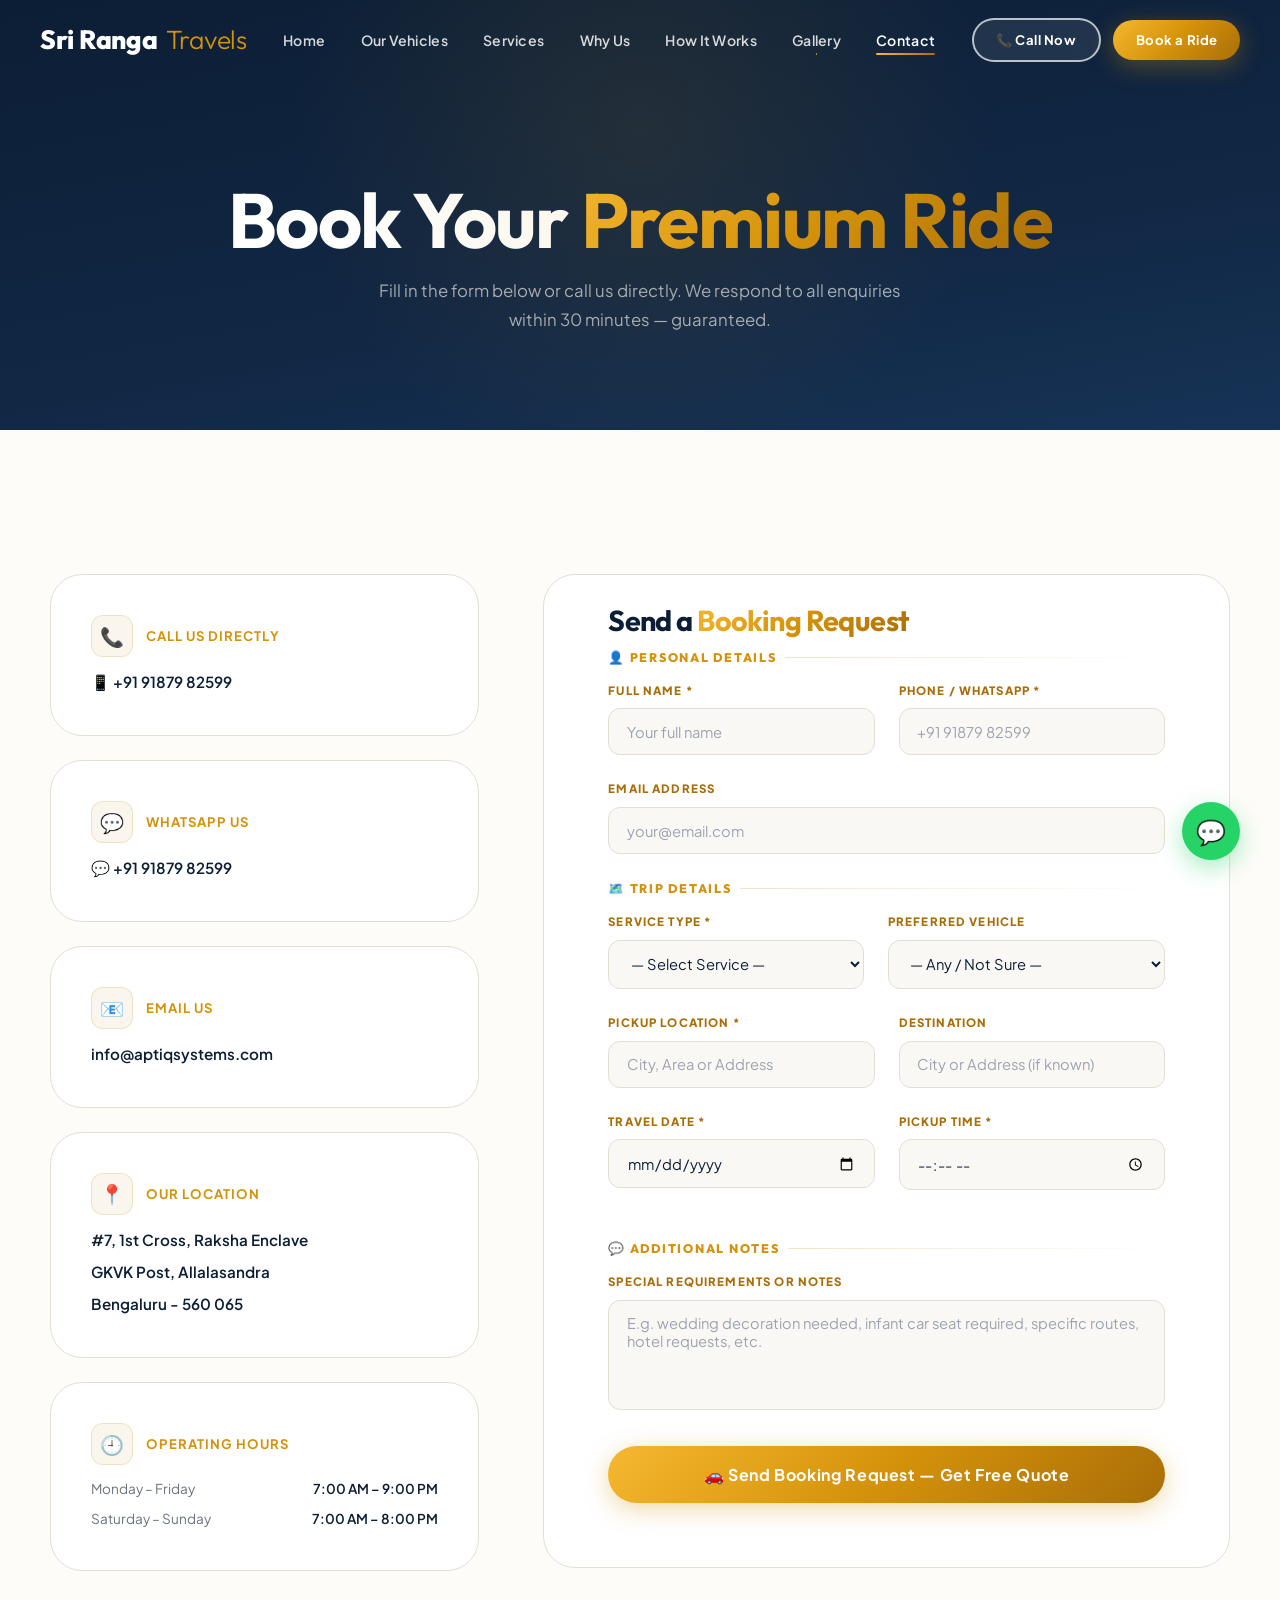
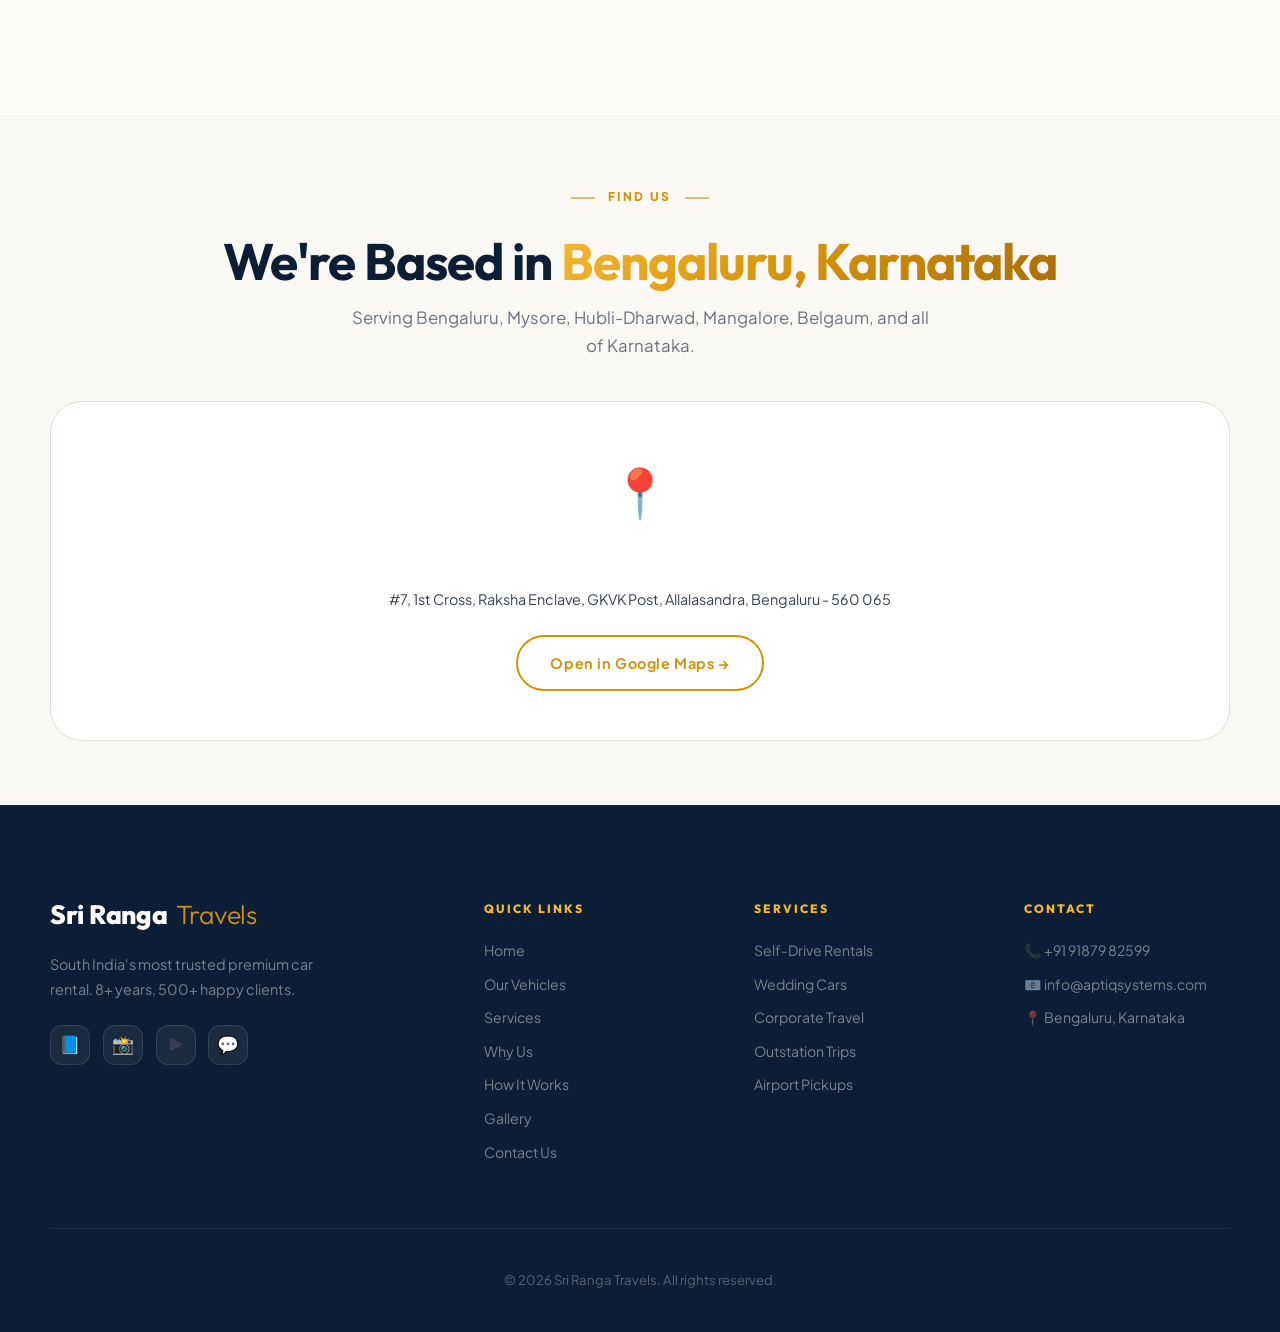
==== contact.html @ a49a0e73 "Complete Sri Ranga Travels website with local images and vercel config" ====
<!DOCTYPE html>
<html lang="en">

<head>
  <meta charset="UTF-8" />
  <meta name="viewport" content="width=device-width, initial-scale=1.0" />
  <title>Book Now | Sri Ranga Travels — Get a Free Quote</title>
  <meta name="description"
    content="Book your premium car rental or get a free quote from Sri Ranga Travels. Call, WhatsApp, or fill in the form. We respond within 30 minutes." />
  <link rel="stylesheet" href="style.css" />
  <link rel="icon"
    href="data:image/svg+xml,<svg xmlns='http://www.w3.org/2000/svg' viewBox='0 0 100 100'><text y='.9em' font-size='90'>🚗</text></svg>" />
  <style>
    .contact-grid-wrapper {
      display: grid;
      grid-template-columns: 1fr 1.6fr;
      gap: var(--space-xl);
      align-items: start;
    }

    .contact-sidebar {
      display: flex;
      flex-direction: column;
      gap: var(--space-md);
    }

    .contact-card {
      background: var(--navy-card);
      border: 1px solid var(--navy-border);
      border-radius: var(--radius-xl);
      padding: var(--space-lg);
      transition: var(--transition-fast);
    }

    .contact-card:hover {
      border-color: rgba(201, 168, 76, 0.3);
    }

    .contact-card-header {
      display: flex;
      align-items: center;
      gap: var(--space-sm);
      margin-bottom: 0.75rem;
    }

    .contact-card-icon {
      width: 42px;
      height: 42px;
      background: rgba(201, 168, 76, 0.1);
      border: 1px solid rgba(201, 168, 76, 0.25);
      border-radius: var(--radius-md);
      display: flex;
      align-items: center;
      justify-content: center;
      font-size: 1.2rem;
      flex-shrink: 0;
    }

    .contact-card-title {
      font-size: 0.82rem;
      font-weight: 700;
      text-transform: uppercase;
      letter-spacing: 0.08em;
      color: var(--gold);
    }

    .contact-card-links {
      display: flex;
      flex-direction: column;
      gap: 0.4rem;
    }

    .contact-card-link {
      font-size: 0.95rem;
      color: var(--text-dark);
      font-weight: 600;
      transition: var(--transition-fast);
      display: flex;
      align-items: center;
      gap: 0.5rem;
      text-decoration: none;
    }

    .contact-card-link:hover {
      color: var(--gold);
    }

    .hours-grid {
      display: grid;
      grid-template-columns: 1fr 1fr;
      gap: 0.4rem 1rem;
      margin-top: 0.5rem;
    }

    .hours-row {
      display: contents;
    }

    .hours-day {
      font-size: 0.85rem;
      color: var(--text-muted);
    }

    .hours-time {
      font-size: 0.85rem;
      color: var(--text-dark);
      font-weight: 600;
      text-align: right;
    }

    .booking-form-card {
      background: var(--navy-card);
      border: 1px solid var(--navy-border);
      border-radius: var(--radius-xl);
      padding: 1.8rem var(--space-xl) var(--space-xl);
    }

    .booking-form-card h2 {
      color: var(--text-dark);
      margin-top: 0;
      margin-bottom: 0.4rem;
      font-size: 1.8rem;
    }

    .booking-form-card>p {
      margin-bottom: var(--space-xl);
    }

    .form-section-title {
      font-family: var(--font-heading);
      font-size: 0.78rem;
      font-weight: 800;
      text-transform: uppercase;
      letter-spacing: 0.14em;
      color: var(--gold);
      margin-bottom: var(--space-sm);
      margin-top: var(--space-md);
      display: flex;
      align-items: center;
      gap: 0.5rem;
    }

    .form-section-title:first-of-type {
      margin-top: 0.6rem;
    }

    .form-section-title::after {
      content: '';
      flex: 1;
      height: 1px;
      background: linear-gradient(to right, rgba(201, 168, 76, 0.3), transparent);
    }

    .success-banner {
      display: none;
      background: linear-gradient(135deg, rgba(46, 204, 113, 0.15), rgba(46, 204, 113, 0.05));
      border: 1px solid rgba(46, 204, 113, 0.4);
      border-radius: var(--radius-lg);
      padding: var(--space-lg);
      text-align: center;
      margin-top: var(--space-md);
    }

    .success-banner.show {
      display: block;
    }

    .success-banner h3 {
      color: #2ecc71;
      margin-bottom: 0.4rem;
    }

    .success-banner p {
      font-size: 0.9rem;
    }

    @media (max-width: 1024px) {
      .contact-grid-wrapper {
        grid-template-columns: 1fr;
      }
    }
  </style>
</head>

<body>

  <header class="header" id="header">
    <nav class="nav">
      <a href="index.html" class="logo">
        <div class="logo-text">
          <span class="logo-name">Sri Ranga <span class="logo-accent">Travels</span></span>
        </div>
      </a>
      <ul class="nav-links">
        <li><a href="index.html" class="nav-link">Home</a></li>
        <li><a href="fleet.html" class="nav-link">Our Vehicles</a></li>
        <li><a href="services.html" class="nav-link">Services</a></li>
        <li><a href="why-us.html" class="nav-link">Why Us</a></li>
        <li><a href="how-it-works.html" class="nav-link">How It Works</a></li>
        <li><a href="gallery.html" class="nav-link">Gallery</a></li>
        <li><a href="contact.html" class="nav-link active">Contact</a></li>
      </ul>
      <div class="nav-cta">
        <a href="tel:+919187982599" class="btn btn-outline btn-sm">📞 Call Now</a>
        <a href="contact.html" class="btn btn-primary btn-sm">Book a Ride</a>
        <button class="hamburger" id="hamburger" aria-label="Open menu"><span></span><span></span><span></span></button>
      </div>
    </nav>
  </header>

  <div class="mobile-menu-overlay" id="menuOverlay"></div>
  <nav class="mobile-menu" id="mobileMenu">
    <button class="mobile-menu-close" id="menuClose">✕</button>
    <a href="index.html" class="mobile-nav-link">🏠 Home</a>
    <a href="fleet.html" class="mobile-nav-link">🚗 Our Vehicles</a>
    <a href="services.html" class="mobile-nav-link">⚡ Services</a>
    <a href="why-us.html" class="mobile-nav-link">🏆 Why Us</a>
    <a href="how-it-works.html" class="mobile-nav-link">📋 How It Works</a>
    <a href="gallery.html" class="mobile-nav-link">🖼️ Gallery</a>
    <a href="contact.html" class="mobile-nav-link active">📞 Contact</a>
    <div class="mobile-menu-footer">
      <a href="contact.html" class="btn btn-primary" style="width:100%;justify-content:center;">Book a Ride →</a>
    </div>
  </nav>

  <!-- PAGE HERO -->
  <section class="page-hero">

    <h1>Book Your <span class="text-gold">Premium Ride</span></h1>
    <p>Fill in the form below or call us directly. We respond to all enquiries within 30 minutes — guaranteed.</p>
  </section>

  <!-- CONTACT SECTION -->
  <section class="section" style="background:var(--ivory);">
    <div class="container">
      <div class="contact-grid-wrapper">

        <!-- Sidebar Info -->
        <div class="contact-sidebar">

          <!-- Phone -->
          <div class="contact-card reveal">
            <div class="contact-card-header">
              <div class="contact-card-icon">📞</div>
              <div class="contact-card-title">Call Us Directly</div>
            </div>
            <div class="contact-card-links">
              <a href="tel:+919187982599" class="contact-card-link">📱 +91 91879 82599</a>
            </div>
          </div>

          <!-- WhatsApp -->
          <div class="contact-card reveal">
            <div class="contact-card-header">
              <div class="contact-card-icon">💬</div>
              <div class="contact-card-title">WhatsApp Us</div>
            </div>
            <div class="contact-card-links">
              <a href="https://wa.me/919187982599?text=Hi%20Sri%20Ranga%20Travels%2C%20I%27d%20like%20to%20book%20a%20ride"
                class="contact-card-link" target="_blank" rel="noopener">💬 +91 91879 82599</a>
            </div>
          </div>

          <!-- Email -->
          <div class="contact-card reveal">
            <div class="contact-card-header">
              <div class="contact-card-icon">📧</div>
              <div class="contact-card-title">Email Us</div>
            </div>
            <div class="contact-card-links">
              <a href="mailto:info@aptiqsystems.com" class="contact-card-link">info@aptiqsystems.com</a>
            </div>
          </div>

          <!-- Address -->
          <div class="contact-card reveal">
            <div class="contact-card-header">
              <div class="contact-card-icon">📍</div>
              <div class="contact-card-title">Our Location</div>
            </div>
            <div class="contact-card-links">
              <span class="contact-card-link" style="cursor:default;">#7, 1st Cross, Raksha Enclave</span>
              <span class="contact-card-link" style="cursor:default;">GKVK Post, Allalasandra</span>
              <span class="contact-card-link" style="cursor:default;">Bengaluru - 560 065</span>
            </div>
          </div>

          <!-- Hours -->
          <div class="contact-card reveal">
            <div class="contact-card-header">
              <div class="contact-card-icon">🕘</div>
              <div class="contact-card-title">Operating Hours</div>
            </div>
            <div class="hours-grid">
              <span class="hours-day">Monday – Friday</span>
              <span class="hours-time">7:00 AM – 9:00 PM</span>
              <span class="hours-day">Saturday – Sunday</span>
              <span class="hours-time">7:00 AM – 8:00 PM</span>
            </div>
          </div>

        </div>

        <!-- Booking Form -->
        <div class="booking-form-card reveal reveal-delay-1">
          <h2>Send a <span class="text-gold">Booking Request</span></h2>

          <form id="contactForm" action="send_mail.php" method="POST">

            <!-- Personal Info -->
            <div class="form-section-title">👤 Personal Details</div>
            <div class="form-row">
              <div class="form-group">
                <label for="cf-name">Full Name *</label>
                <input type="text" id="cf-name" name="name" placeholder="Your full name" required />
              </div>
              <div class="form-group">
                <label for="cf-phone">Phone / WhatsApp *</label>
                <input type="tel" id="cf-phone" name="phone" placeholder="+91 91879 82599" required />
              </div>
            </div>
            <div class="form-group">
              <label for="cf-email">Email Address</label>
              <input type="email" id="cf-email" name="email" placeholder="your@email.com" />
            </div>

            <!-- Trip Details -->
            <div class="form-section-title">🗺️ Trip Details</div>
            <div class="form-row">
              <div class="form-group">
                <label for="cf-service">Service Type *</label>
                <select id="cf-service" name="service" required>
                  <option value="">— Select Service —</option>
                  <option>Self-Drive Rental</option>
                  <option>Outstation Trip (One-Way)</option>
                  <option>Outstation Trip (Round Trip)</option>
                  <option>Airport Pickup</option>
                  <option>Airport Drop</option>
                  <option>Wedding Car</option>
                  <option>Corporate Travel</option>
                  <option>Tour Package</option>
                  <option>Other</option>
                </select>
              </div>
              <div class="form-group">
                <label for="cf-vehicle">Preferred Vehicle</label>
                <select id="cf-vehicle" name="vehicle">
                  <option value="">— Any / Not Sure —</option>
                  <option>Maruti Suzuki Dzire (Sedan)</option>
                  <option>Hyundai Aura (Sedan)</option>
                  <option>Tata Nexon (SUV)</option>
                  <option>Hyundai Creta (SUV)</option>
                  <option>Maruti Suzuki Brezza (SUV)</option>
                  <option>Mahindra Scorpio N (SUV)</option>
                  <option>Toyota Innova Hycross (₹19/km)</option>
                  <option>12-Seater Tempo Traveller</option>
                  <option>20-Seater Mini Coach</option>
                </select>
              </div>
            </div>
            <div class="form-row">
              <div class="form-group">
                <label for="cf-pickup">Pickup Location *</label>
                <input type="text" id="cf-pickup" name="pickup" placeholder="City, Area or Address" required />
              </div>
              <div class="form-group">
                <label for="cf-destination">Destination</label>
                <input type="text" id="cf-destination" name="destination" placeholder="City or Address (if known)" />
              </div>
            </div>
            <div class="form-row">
              <div class="form-group">
                <label for="cf-date">Travel Date *</label>
                <input type="date" id="cf-date" name="date" required />
              </div>
              <div class="form-group">
                <label for="cf-time">Pickup Time *</label>
                <input type="time" id="cf-time" name="time" required />
              </div>
            </div>

            <!-- Additional Notes -->
            <div class="form-section-title">💬 Additional Notes</div>
            <div class="form-group">
              <label for="cf-notes">Special Requirements or Notes</label>
              <textarea id="cf-notes" name="notes"
                placeholder="E.g. wedding decoration needed, infant car seat required, specific routes, hotel requests, etc."></textarea>
            </div>

            <!-- Submit -->
            <button type="submit" class="btn btn-primary btn-lg" id="submitBtn"
              style="width:100%;justify-content:center;margin-top:var(--space-sm);">
              🚗 Send Booking Request — Get Free Quote
            </button>
          </form>

          <div class="success-banner" id="successBanner">
            <h3>✅ Request Received!</h3>
            <p>Thank you! We've received your booking request and will call you within 30 minutes to confirm your ride
              and discuss pricing.</p>
          </div>

        </div>
      </div>
  </section>

  <!-- MAP PLACEHOLDER -->
  <section style="background:var(--warm-50); padding: var(--space-xl) 0;">
    <div class="container">
      <div class="section-header reveal" style="margin-bottom:var(--space-lg);">
        <div class="section-label">Find Us</div>
        <h2>We're Based in <span class="text-gold">Bengaluru, Karnataka</span></h2>
        <p>Serving Bengaluru, Mysore, Hubli-Dharwad, Mangalore, Belgaum, and all of Karnataka.</p>
      </div>
      <div class="reveal" style="
        background: var(--navy-card);
        border: 1px solid var(--navy-border);
        border-radius: var(--radius-xl);
        height: 340px;
        display: flex;
        align-items: center;
        justify-content: center;
        flex-direction: column;
        gap: var(--space-md);
        text-align: center;
        padding: var(--space-lg);
      ">
        <span style="font-size:3rem;">📍</span>
        <div>
          <h4 style="color:var(--white);margin-bottom:0.3rem;">Sri Ranga Travels</h4>
          <p style="font-size:0.9rem;">#7, 1st Cross, Raksha Enclave, GKVK Post, Allalasandra, Bengaluru - 560 065</p>
        </div>
        <a href="https://maps.google.com/?q=%237,+1st+Cross,+Raksha+Enclave,+GKVK+Post,+Allalasandra.+Bengaluru+560+065"
          target="_blank" rel="noopener" class="btn btn-outline">
          Open in Google Maps →
        </a>
      </div>
    </div>
  </section>

  <footer class="footer">
    <div class="container">
      <div class="footer-grid">
        <div class="footer-brand">
          <a href="index.html" class="logo">
            <div class="logo-text">
              <span class="logo-name">Sri Ranga <span class="logo-accent">Travels</span></span>

            </div>
          </a>
          <p>South India's most trusted premium car rental. 8+ years, 500+ happy clients.</p>
          <div class="footer-social">
            <a href="#" class="social-btn">📘</a><a href="#" class="social-btn">📸</a>
            <a href="#" class="social-btn">▶️</a><a href="#" class="social-btn">💬</a>
          </div>
        </div>
        <div class="footer-col">
          <h5>Quick Links</h5>
          <nav class="footer-links">
            <a href="index.html" class="footer-link">Home</a>
            <a href="fleet.html" class="footer-link">Our Vehicles</a>
            <a href="services.html" class="footer-link">Services</a>
            <a href="why-us.html" class="footer-link">Why Us</a>
            <a href="how-it-works.html" class="footer-link">How It Works</a>
            <a href="gallery.html" class="footer-link">Gallery</a>
            <a href="contact.html" class="footer-link">Contact Us</a>
          </nav>
        </div>
        <div class="footer-col">
          <h5>Services</h5>
          <nav class="footer-links">
            <a href="services.html" class="footer-link">Self-Drive Rentals</a>
            <a href="services.html" class="footer-link">Wedding Cars</a>
            <a href="services.html" class="footer-link">Corporate Travel</a>
            <a href="services.html" class="footer-link">Outstation Trips</a>
            <a href="services.html" class="footer-link">Airport Pickups</a>
          </nav>
        </div>
        <div class="footer-col">
          <h5>Contact</h5>
          <div class="footer-links">
            <a href="tel:+919187982599" class="footer-link">📞 +91 91879 82599</a>
            <a href="mailto:info@aptiqsystems.com" class="footer-link">📧 info@aptiqsystems.com</a>
            <span class="footer-link">📍 Bengaluru, Karnataka</span>
          </div>
        </div>
      </div>
      <div class="footer-bottom">
        <p>© 2026 Sri Ranga Travels. All rights reserved.</p>
      </div>
    </div>
  </footer>

  <div class="whatsapp-float">
    <span class="whatsapp-label">Chat with us!</span>
    <a href="https://wa.me/919187982599?text=Hi%2C%20I%27d%20like%20to%20book%20a%20ride" class="whatsapp-btn"
      target="_blank" rel="noopener" aria-label="WhatsApp">💬</a>
  </div>

  <script src="script.js"></script>
  <script>
    // Override contact form for this page (show success banner inline)
    const form = document.getElementById('contactForm');
    const banner = document.getElementById('successBanner');
    if (form && banner) {
      form.addEventListener('submit', e => {
        e.preventDefault();
        const btn = form.querySelector('#submitBtn');
        btn.innerHTML = '⏳ Sending…';
        btn.disabled = true;
        setTimeout(() => {
          form.style.display = 'none';
          banner.classList.add('show');
        }, 1200);
      });
    }
  </script>
</body>

</html>
---- style.css ----
/* ============================================================
   SRI RANGA TRAVELS — Premium Design System v2
   Theme: White / Ivory + Deep Midnight Blue + Saffron Gold
   Fonts: Outfit (headings) + Plus Jakarta Sans (body)
   ============================================================ */

@import url('https://fonts.googleapis.com/css2?family=Outfit:wght@300;400;500;600;700;800;900&family=Plus+Jakarta+Sans:ital,wght@0,300;0,400;0,500;0,600;0,700;0,800;1,400&display=swap');

/* ─── CSS Custom Properties ─────────────────────────────── */
:root {
  /* Brand Colours */
  --saffron:       #D4920A;
  --saffron-light: #F5B830;
  --saffron-dark:  #A96E08;
  --saffron-soft:  rgba(212,146,10,0.12);

  --midnight:      #0C1E35;
  --navy:          #112744;
  --navy-mid:      #163356;
  --navy-light:    #1E4A7A;

  --white:         #FFFFFF;
  --ivory:         #FEFCF8;
  --warm-50:       #FAF8F4;
  --warm-100:      #F2EFE8;
  --warm-200:      #E4DFD3;
  --warm-300:      #C8C0B0;

  --text-dark:     #0C1E35;
  --text-body:     #374151;
  --text-muted:    #6B7280;
  --text-light:    #9CA3AF;

  /* Aliases (keep class names working) */
  --gold:          var(--saffron);
  --gold-light:    var(--saffron-light);
  --gold-dark:     var(--saffron-dark);
  --gold-glow:     rgba(212,146,10,0.20);

  --deep-navy:     var(--ivory);         /* page bg → ivory white */
  --navy-card:     var(--white);         /* card bg → pure white */
  --navy-border:   var(--warm-200);      /* borders → warm gray */
  --navy-hover:    var(--warm-100);      /* hover → soft warm */

  /* Typography */
  --font-heading:  'Outfit', sans-serif;
  --font-body:     'Plus Jakarta Sans', sans-serif;

  /* Spacing */
  --space-xs:  0.4rem;
  --space-sm:  0.8rem;
  --space-md:  1.5rem;
  --space-lg:  2.5rem;
  --space-xl:  4rem;
  --space-2xl: 6rem;
  --space-3xl: 9rem;

  /* Border Radius */
  --radius-sm:  6px;
  --radius-md:  12px;
  --radius-lg:  20px;
  --radius-xl:  32px;
  --radius-full: 9999px;

  /* Shadows */
  --shadow-card:   0 4px 24px rgba(12,30,53,0.08);
  --shadow-hover:  0 20px 60px rgba(12,30,53,0.14);
  --shadow-gold:   0 8px 32px rgba(212,146,10,0.18);
  --shadow-lg:     0 8px 40px rgba(12,30,53,0.12);

  /* Transitions */
  --ease-smooth: cubic-bezier(0.4, 0, 0.2, 1);
  --transition:  0.35s var(--ease-smooth);
  --transition-fast: 0.18s var(--ease-smooth);

  --header-h: 80px;
}

/* ─── Reset & Base ──────────────────────────────────────── */
*, *::before, *::after { box-sizing: border-box; margin: 0; padding: 0; }
html { scroll-behavior: smooth; font-size: 16px; }
body {
  font-family: var(--font-body);
  background: var(--ivory);
  color: var(--text-body);
  line-height: 1.7;
  overflow-x: hidden;
  -webkit-font-smoothing: antialiased;
}
img { max-width: 100%; display: block; }
a  { text-decoration: none; color: inherit; }
ul { list-style: none; }
button { cursor: pointer; border: none; background: none; font-family: inherit; }
input, textarea, select { font-family: inherit; }

/* ─── Scrollbar ─────────────────────────────────────────── */
::-webkit-scrollbar { width: 6px; }
::-webkit-scrollbar-track { background: var(--warm-100); }
::-webkit-scrollbar-thumb { background: var(--saffron); border-radius: 3px; }
::selection { background: var(--saffron); color: var(--white); }

/* ─── Typography ─────────────────────────────────────────── */
h1,h2,h3,h4,h5,h6 {
  font-family: var(--font-heading);
  font-weight: 700;
  line-height: 1.15;
  letter-spacing: -0.02em;
  color: var(--text-dark);
}
h1 { font-size: clamp(2.6rem, 6vw, 5rem); }
h2 { font-size: clamp(2rem, 4vw, 3.2rem); }
h3 { font-size: clamp(1.4rem, 2.5vw, 2rem); }
h4 { font-size: clamp(1.1rem, 2vw, 1.4rem); }
p  { color: var(--text-body); font-size: 1rem; }

/* ─── Container ─────────────────────────────────────────── */
.container {
  width: 100%;
  max-width: 1260px;
  margin: 0 auto;
  padding: 0 var(--space-lg);
}

/* ─── Section Layout ─────────────────────────────────────── */
.section    { padding: var(--space-3xl) 0; }
.section-sm { padding: var(--space-xl) 0; }

.section-label {
  display: inline-flex;
  align-items: center;
  gap: var(--space-sm);
  font-size: 0.75rem;
  font-weight: 800;
  letter-spacing: 0.2em;
  text-transform: uppercase;
  color: var(--saffron);
  margin-bottom: var(--space-md);
}
.section-label::before,
.section-label::after {
  content: '';
  display: block;
  width: 24px; height: 2px;
  background: var(--saffron);
  opacity: 0.6;
}

.section-header { text-align: center; margin-bottom: var(--space-xl); }
.section-header h2 { color: var(--text-dark); }
.section-header p { max-width: 580px; margin: var(--space-sm) auto 0; font-size: 1.05rem; color: var(--text-muted); }

/* ─── Gold / Saffron Gradient Text ───────────────────────── */
.text-gold {
  background: linear-gradient(135deg, var(--saffron-light) 0%, var(--saffron) 50%, var(--saffron-dark) 100%);
  -webkit-background-clip: text;
  -webkit-text-fill-color: transparent;
  background-clip: text;
}

/* ─── Accent Line ────────────────────────────────────────── */
.accent-line {
  width: 56px; height: 3px;
  background: linear-gradient(90deg, var(--saffron-light), var(--saffron-dark));
  border-radius: 2px;
  margin: var(--space-sm) 0 var(--space-md);
}

/* ─── Buttons ─────────────────────────────────────────────── */
.btn {
  display: inline-flex;
  align-items: center;
  gap: 0.5rem;
  padding: 0.85rem 2rem;
  border-radius: var(--radius-full);
  font-weight: 700;
  font-size: 0.9rem;
  letter-spacing: 0.04em;
  transition: var(--transition);
  white-space: nowrap;
}

.btn-primary {
  background: linear-gradient(135deg, var(--saffron-light), var(--saffron), var(--saffron-dark));
  color: var(--white);
  box-shadow: 0 6px 24px rgba(212,146,10,0.35);
}
.btn-primary:hover {
  transform: translateY(-3px);
  box-shadow: 0 14px 36px rgba(212,146,10,0.45);
  filter: brightness(1.06);
}

.btn-outline {
  border: 2px solid var(--saffron);
  color: var(--saffron);
  background: transparent;
}
.btn-outline:hover {
  background: var(--saffron);
  color: var(--white);
  transform: translateY(-3px);
  box-shadow: 0 10px 28px rgba(212,146,10,0.30);
}

.btn-ghost {
  color: var(--midnight);
  background: rgba(12,30,53,0.06);
  border: 1.5px solid rgba(12,30,53,0.12);
}
.btn-ghost:hover {
  background: var(--midnight);
  border-color: var(--midnight);
  color: var(--white);
  transform: translateY(-3px);
}

/* Dark button (for hero on image) */
.btn-dark-outline {
  border: 2px solid rgba(255,255,255,0.7);
  color: var(--white);
  background: rgba(255,255,255,0.08);
  backdrop-filter: blur(8px);
}
.btn-dark-outline:hover {
  background: var(--white);
  color: var(--midnight);
  transform: translateY(-3px);
}

.btn-lg  { padding: 1.1rem 2.6rem; font-size: 1rem; }
.btn-sm  { padding: 0.55rem 1.4rem; font-size: 0.82rem; }

/* ─── Card Base ─────────────────────────────────────────── */
.card {
  background: var(--white);
  border: 1px solid var(--warm-200);
  border-radius: var(--radius-lg);
  transition: var(--transition);
  overflow: hidden;
  box-shadow: var(--shadow-card);
}
.card:hover {
  border-color: rgba(212,146,10,0.35);
  box-shadow: var(--shadow-hover), var(--shadow-gold);
  transform: translateY(-6px);
}

/* ─── Badge ─────────────────────────────────────────────── */
.badge {
  display: inline-flex;
  align-items: center;
  gap: 0.35rem;
  padding: 0.3rem 0.85rem;
  border-radius: var(--radius-full);
  font-size: 0.72rem;
  font-weight: 700;
  letter-spacing: 0.05em;
  text-transform: uppercase;
}
.badge-gold {
  background: linear-gradient(135deg, rgba(212,146,10,0.15), rgba(212,146,10,0.06));
  border: 1px solid rgba(212,146,10,0.45);
  color: var(--saffron-dark);
}
.badge-navy {
  background: rgba(12,30,53,0.07);
  border: 1px solid rgba(12,30,53,0.14);
  color: var(--text-muted);
}

/* ─── Divider ────────────────────────────────────────────── */
.divider {
  height: 1px;
  background: linear-gradient(to right, transparent, var(--warm-200), transparent);
  margin: var(--space-xl) 0;
}

/* ═══════════════════════════════════════════════════════════
   HEADER / NAVIGATION
   ═══════════════════════════════════════════════════════════ */
.header {
  position: fixed;
  top: 0; left: 0; right: 0;
  height: var(--header-h);
  z-index: 1000;
  transition: var(--transition);
  padding: 0 var(--space-lg);
}

/* Transparent on hero */
.header.hero-top {
  background: transparent;
}

.header.scrolled {
  background: rgba(255, 255, 255, 0.97);
  backdrop-filter: blur(20px);
  -webkit-backdrop-filter: blur(20px);
  border-bottom: 1px solid var(--warm-200);
  box-shadow: 0 2px 20px rgba(12,30,53,0.08);
  height: 68px;
}

.nav {
  display: flex;
  align-items: center;
  justify-content: space-between;
  height: 100%;
  max-width: 1260px;
  margin: 0 auto;
}

/* Logo — Text Only */
.logo {
  display: flex;
  align-items: center;
  gap: 0;
  text-decoration: none;
  position: relative;
}
/* Removed logo line */
.logo-text { display: flex; align-items: center; }
.logo-name {
  font-family: var(--font-heading);
  font-weight: 800;
  font-size: 1.65rem;
  color: var(--white);
  letter-spacing: -0.01em;
  line-height: 1;
  transition: color 0.3s;
}
.logo-accent {
  color: var(--saffron);
  font-weight: 300;
  margin-left: 0.2rem;
  transition: color 0.3s;
}

/* When scrolled */
.header.scrolled .logo-name     { color: var(--midnight); }
.header.scrolled .logo-accent   { color: var(--saffron-dark); }

/* Nav Links */
.nav-links {
  display: flex;
  align-items: center;
  gap: 0.2rem;
}
.nav-link {
  position: relative;
  padding: 0.5rem 1rem;
  font-size: 0.88rem;
  font-weight: 600;
  color: rgba(255,255,255,0.82);
  border-radius: var(--radius-sm);
  transition: var(--transition-fast);
  letter-spacing: 0.02em;
}
.nav-link:hover,
.nav-link.active { color: var(--white); }
.nav-link::after {
  content: '';
  position: absolute;
  bottom: 2px; left: 50%; right: 50%;
  height: 2px;
  background: linear-gradient(90deg, var(--saffron-light), var(--saffron-dark));
  border-radius: 1px;
  transition: var(--transition-fast);
}
.nav-link:hover::after, .nav-link.active::after { left: 1rem; right: 1rem; }

/* When scrolled */
.header.scrolled .nav-link                { color: var(--text-muted); }
.header.scrolled .nav-link:hover,
.header.scrolled .nav-link.active         { color: var(--text-dark); }

/* Nav CTA */
.nav-cta { display: flex; align-items: center; gap: var(--space-sm); }

/* On hero (transparent header) — outline button is white-outlined */
.header:not(.scrolled) .btn-outline {
  border-color: rgba(255,255,255,0.7);
  color: var(--white);
  background: rgba(255,255,255,0.08);
}
.header:not(.scrolled) .btn-outline:hover {
  background: var(--white);
  color: var(--midnight);
}

/* Hamburger */
.hamburger {
  display: none;
  flex-direction: column;
  gap: 5px;
  padding: 8px;
  border-radius: var(--radius-sm);
  background: rgba(255,255,255,0.12);
  transition: var(--transition-fast);
}
.header.scrolled .hamburger { background: rgba(12,30,53,0.07); }
.hamburger:hover { background: rgba(255,255,255,0.22); }
.header.scrolled .hamburger:hover { background: rgba(12,30,53,0.12); }
.hamburger span {
  display: block;
  width: 22px; height: 2px;
  background: var(--white);
  border-radius: 2px;
  transition: var(--transition-fast);
}
.header.scrolled .hamburger span { background: var(--midnight); }
.hamburger.active span:nth-child(1) { transform: translateY(7px) rotate(45deg); }
.hamburger.active span:nth-child(2) { opacity: 0; transform: scaleX(0); }
.hamburger.active span:nth-child(3) { transform: translateY(-7px) rotate(-45deg); }

/* Mobile Menu */
.mobile-menu {
  position: fixed;
  top: 0; right: -100%;
  width: min(340px, 90vw);
  height: 100vh;
  background: var(--white);
  border-left: 1px solid var(--warm-200);
  z-index: 999;
  display: flex;
  flex-direction: column;
  padding: var(--space-xl) var(--space-lg) var(--space-lg);
  gap: var(--space-xs);
  transition: right 0.4s var(--ease-smooth);
  overflow-y: auto;
  box-shadow: -20px 0 60px rgba(12,30,53,0.12);
}
.mobile-menu.open { right: 0; }

.mobile-menu-close {
  align-self: flex-end;
  width: 36px; height: 36px;
  display: flex; align-items: center; justify-content: center;
  border-radius: var(--radius-sm);
  background: var(--warm-100);
  color: var(--text-dark);
  font-size: 1.1rem;
  margin-bottom: var(--space-md);
  transition: var(--transition-fast);
}
.mobile-menu-close:hover { background: var(--saffron); color: var(--white); }

.mobile-nav-link {
  display: flex;
  align-items: center;
  gap: 0.75rem;
  padding: 0.9rem 1rem;
  border-radius: var(--radius-md);
  font-weight: 600;
  color: var(--text-muted);
  font-size: 0.95rem;
  transition: var(--transition-fast);
  border: 1px solid transparent;
}
.mobile-nav-link:hover,
.mobile-nav-link.active {
  color: var(--saffron-dark);
  background: var(--saffron-soft);
  border-color: rgba(212,146,10,0.25);
}

.mobile-menu-footer { margin-top: auto; padding-top: var(--space-md); }
.mobile-menu-overlay {
  position: fixed; inset: 0;
  background: rgba(12,30,53,0.45);
  backdrop-filter: blur(4px);
  z-index: 998;
  opacity: 0; pointer-events: none;
  transition: opacity 0.4s;
}
.mobile-menu-overlay.open { opacity: 1; pointer-events: all; }

/* ═══════════════════════════════════════════════════════════
   HERO SECTION (keep dark bg for readability on images)
   ═══════════════════════════════════════════════════════════ */
.hero {
  position: relative;
  height: 100vh;
  min-height: 650px;
  overflow: hidden;
}

.hero-slider { position: absolute; inset: 0; }
.hero-slide {
  position: absolute; inset: 0;
  opacity: 0;
  transition: opacity 1.2s var(--ease-smooth);
}
.hero-slide.active { opacity: 1; }
.hero-slide img {
  width: 100%; height: 100%;
  object-fit: cover;
  transform: scale(1.06);
  transition: transform 8s linear;
}
.hero-slide.active img { transform: scale(1); }

.hero-overlay {
  position: absolute; inset: 0;
  background: linear-gradient(
    155deg,
    rgba(12,30,53,0.88) 0%,
    rgba(12,30,53,0.50) 55%,
    rgba(12,30,53,0.72) 100%
  );
}

.hero-content {
  position: relative;
  z-index: 10;
  height: 100%;
  display: flex;
  flex-direction: column;
  justify-content: center;
  max-width: 1260px;
  margin: 0 auto;
  padding: var(--header-h) var(--space-lg) var(--space-xl);
}

.hero-badge {
  display: inline-flex;
  align-items: center;
  gap: 0.5rem;
  background: rgba(212,146,10,0.18);
  border: 1px solid rgba(212,146,10,0.45);
  backdrop-filter: blur(8px);
  border-radius: var(--radius-full);
  padding: 0.4rem 1rem;
  font-size: 0.75rem;
  font-weight: 700;
  letter-spacing: 0.15em;
  text-transform: uppercase;
  color: var(--saffron-light);
  margin-bottom: var(--space-md);
  width: fit-content;
  animation: fadeInDown 0.8s var(--ease-smooth) both;
}
.hero-badge .dot {
  width: 7px; height: 7px;
  background: var(--saffron-light);
  border-radius: 50%;
  animation: pulse-dot 2s ease-in-out infinite;
}
@keyframes pulse-dot {
  0%, 100% { opacity: 1; transform: scale(1); }
  50% { opacity: 0.5; transform: scale(0.7); }
}

.hero-title {
  color: var(--white);
  max-width: 700px;
  animation: fadeInUp 0.9s 0.2s var(--ease-smooth) both;
}
.hero-subtitle {
  font-size: clamp(1rem, 2vw, 1.2rem);
  color: rgba(255,255,255,0.78);
  max-width: 540px;
  margin: var(--space-md) 0 var(--space-lg);
  animation: fadeInUp 0.9s 0.35s var(--ease-smooth) both;
}
.hero-actions {
  display: flex;
  align-items: center;
  flex-wrap: wrap;
  gap: var(--space-sm);
  animation: fadeInUp 0.9s 0.5s var(--ease-smooth) both;
}
.hero-stats {
  display: flex;
  align-items: center;
  gap: var(--space-xl);
  margin-top: var(--space-xl);
  animation: fadeInUp 0.9s 0.65s var(--ease-smooth) both;
}
.hero-stat {}
.hero-stat-num {
  font-family: var(--font-heading);
  font-size: 1.8rem;
  font-weight: 900;
  color: var(--saffron-light);
  line-height: 1;
}
.hero-stat-label {
  font-size: 0.75rem;
  color: rgba(255,255,255,0.55);
  font-weight: 600;
  text-transform: uppercase;
  letter-spacing: 0.08em;
  margin-top: 2px;
}
.hero-stat-divider {
  width: 1px; height: 40px;
  background: rgba(255,255,255,0.18);
}

/* Slider Controls */
.slider-controls {
  position: absolute;
  bottom: var(--space-xl);
  left: 50%;
  transform: translateX(-50%);
  display: flex;
  align-items: center;
  gap: 10px;
  z-index: 20;
}
.slider-dot {
  width: 8px; height: 8px;
  border-radius: 50%;
  background: rgba(255,255,255,0.35);
  cursor: pointer;
  transition: var(--transition-fast);
}
.slider-dot.active {
  width: 28px;
  border-radius: 4px;
  background: var(--saffron);
}

.slider-arrows {
  position: absolute;
  right: var(--space-lg);
  bottom: 50%;
  transform: translateY(50%);
  display: flex;
  flex-direction: column;
  gap: 0.75rem;
  z-index: 20;
}
.slider-arrow {
  width: 46px; height: 46px;
  display: flex; align-items: center; justify-content: center;
  border-radius: var(--radius-md);
  background: rgba(255,255,255,0.12);
  border: 1px solid rgba(255,255,255,0.2);
  backdrop-filter: blur(8px);
  color: var(--white);
  font-size: 1.1rem;
  transition: var(--transition-fast);
}
.slider-arrow:hover {
  background: var(--saffron);
  border-color: var(--saffron);
}

.scroll-indicator {
  position: absolute;
  bottom: var(--space-lg);
  left: var(--space-lg);
  display: flex;
  align-items: center;
  gap: 0.75rem;
  color: rgba(255,255,255,0.45);
  font-size: 0.72rem;
  font-weight: 600;
  letter-spacing: 0.1em;
  text-transform: uppercase;
  z-index: 20;
  animation: fadeIn 1.5s 1s both;
}
.scroll-line {
  width: 40px; height: 1px;
  background: linear-gradient(90deg, var(--saffron), transparent);
  animation: scrollPulse 2s ease-in-out infinite;
}
@keyframes scrollPulse {
  0%   { width: 20px; opacity: 0.4; }
  50%  { width: 50px; opacity: 1; }
  100% { width: 20px; opacity: 0.4; }
}

/* ═══════════════════════════════════════════════════════════
   QUICK BOOKING BAR
   ═══════════════════════════════════════════════════════════ */
.booking-bar {
  background: var(--white);
  border: 1px solid var(--warm-200);
  border-radius: var(--radius-xl);
  padding: var(--space-lg) var(--space-xl);
  margin: -60px auto 0;
  max-width: 1020px;
  position: relative;
  z-index: 50;
  box-shadow: 0 16px 60px rgba(12,30,53,0.14);
  display: grid;
  grid-template-columns: 1fr 1fr 1fr auto;
  gap: var(--space-md);
  align-items: end;
}
.booking-field { display: flex; flex-direction: column; gap: 0.5rem; }
.booking-field label {
  font-size: 0.70rem;
  font-weight: 800;
  text-transform: uppercase;
  letter-spacing: 0.12em;
  color: var(--saffron-dark);
}
.booking-field input,
.booking-field select {
  background: var(--warm-50);
  border: 1.5px solid var(--warm-200);
  border-radius: var(--radius-md);
  padding: 0.75rem 1rem;
  color: var(--text-dark);
  font-size: 0.9rem;
  transition: var(--transition-fast);
  outline: none;
}
.booking-field input:focus,
.booking-field select:focus {
  border-color: var(--saffron);
  background: var(--white);
  box-shadow: 0 0 0 3px rgba(212,146,10,0.12);
}
.booking-field select option { background: var(--white); color: var(--text-dark); }

/* ═══════════════════════════════════════════════════════════
   SECTION ALTERNATING BACKGROUNDS
   ═══════════════════════════════════════════════════════════ */
.bg-white   { background: var(--white) !important; }
.bg-ivory   { background: var(--ivory) !important; }
.bg-warm    { background: var(--warm-50) !important; }
.bg-midnight {
  background: var(--midnight) !important;
}

/* ═══════════════════════════════════════════════════════════
   FLEET SECTION
   ═══════════════════════════════════════════════════════════ */
.fleet-tabs {
  display: flex;
  flex-wrap: wrap;
  gap: 0.5rem;
  justify-content: center;
  margin-bottom: var(--space-xl);
}
.fleet-tab {
  padding: 0.6rem 1.4rem;
  border-radius: var(--radius-full);
  font-size: 0.85rem;
  font-weight: 700;
  color: var(--text-muted);
  background: var(--white);
  border: 1.5px solid var(--warm-200);
  transition: var(--transition-fast);
  letter-spacing: 0.03em;
  box-shadow: 0 2px 8px rgba(12,30,53,0.05);
}
.fleet-tab:hover {
  color: var(--saffron-dark);
  border-color: var(--saffron);
}
.fleet-tab.active {
  background: var(--saffron);
  border-color: var(--saffron);
  color: var(--white);
  box-shadow: 0 6px 20px rgba(212,146,10,0.30);
}

.fleet-grid {
  display: grid;
  grid-template-columns: repeat(auto-fill, minmax(290px, 1fr));
  gap: var(--space-md);
}

.vehicle-card {
  background: var(--white);
  border: 1.5px solid var(--warm-200);
  border-radius: var(--radius-lg);
  overflow: hidden;
  transition: var(--transition);
  display: none;
  box-shadow: var(--shadow-card);
}
.vehicle-card {
  cursor: pointer;
  position: relative;
}
.vehicle-card.show { display: block; }
.vehicle-card:hover {
  border-color: var(--saffron);
  transform: translateY(-6px);
  box-shadow: var(--shadow-hover), var(--shadow-gold);
}

.vehicle-img-wrap {
  position: relative;
  height: 200px;
  background: var(--warm-100);
  overflow: hidden;
}
.vehicle-img-wrap img {
  width: 100%; height: 100%;
  object-fit: cover;
  transition: transform 0.6s var(--ease-smooth);
}
.vehicle-card:hover .vehicle-img-wrap img { transform: scale(1.07); }

.vehicle-badges {
  position: absolute;
  top: var(--space-sm); left: var(--space-sm);
  display: flex; gap: 0.4rem; flex-wrap: wrap;
}

.vehicle-body { padding: var(--space-md); }
.vehicle-name {
  font-family: var(--font-heading);
  font-size: 1.15rem;
  font-weight: 700;
  color: var(--text-dark);
  margin-bottom: 0.25rem;
}
.vehicle-category {
  font-size: 0.72rem;
  font-weight: 700;
  color: var(--saffron-dark);
  text-transform: uppercase;
  letter-spacing: 0.1em;
  margin-bottom: var(--space-sm);
}
.vehicle-specs {
  display: flex;
  gap: var(--space-sm);
  flex-wrap: wrap;
  margin-bottom: var(--space-md);
}
.vehicle-spec {
  display: flex;
  align-items: center;
  gap: 0.3rem;
  font-size: 0.8rem;
  color: var(--text-muted);
}
.vehicle-price-row {
  display: flex;
  align-items: center;
  justify-content: space-between;
  padding-top: var(--space-sm);
  border-top: 1px solid var(--warm-100);
}
.vehicle-price { display: flex; flex-direction: column; }
.vehicle-price-amount {
  font-family: var(--font-heading);
  font-size: 1.3rem;
  font-weight: 800;
  color: var(--saffron-dark);
}
.vehicle-price-label { font-size: 0.72rem; color: var(--text-light); }

/* ═══════════════════════════════════════════════════════════
   SERVICES SECTION
   ═══════════════════════════════════════════════════════════ */
.services-grid {
  display: grid;
  grid-template-columns: repeat(auto-fill, minmax(320px, 1fr));
  gap: var(--space-md);
}

.service-card {
  background: var(--white);
  border: 1.5px solid var(--warm-200);
  border-radius: var(--radius-lg);
  padding: var(--space-lg);
  transition: var(--transition);
  position: relative;
  overflow: hidden;
  box-shadow: var(--shadow-card);
}
.service-card::before {
  content: '';
  position: absolute;
  top: 0; left: 0; right: 0;
  height: 3px;
  background: linear-gradient(90deg, var(--saffron-light), var(--saffron-dark));
  opacity: 0;
  transition: var(--transition);
}
.service-card:hover {
  border-color: rgba(212,146,10,0.4);
  transform: translateY(-5px);
  box-shadow: var(--shadow-hover), var(--shadow-gold);
}
.service-card:hover::before { opacity: 1; }

.service-icon {
  width: 62px; height: 62px;
  background: linear-gradient(135deg, rgba(212,146,10,0.12), rgba(212,146,10,0.04));
  border: 1.5px solid rgba(212,146,10,0.25);
  border-radius: var(--radius-md);
  display: flex; align-items: center; justify-content: center;
  font-size: 1.6rem;
  margin-bottom: var(--space-md);
  transition: var(--transition);
}
.service-card:hover .service-icon {
  background: var(--saffron);
  border-color: var(--saffron);
  transform: scale(1.06) rotate(-4deg);
}
.service-card h3 { color: var(--text-dark); margin-bottom: 0.5rem; font-size: 1.25rem; }
.service-card p { font-size: 0.92rem; color: var(--text-muted); margin-bottom: var(--space-md); }
.service-link {
  display: inline-flex;
  align-items: center;
  gap: 0.4rem;
  font-size: 0.85rem;
  font-weight: 700;
  color: var(--saffron-dark);
  transition: var(--transition-fast);
}
.service-link:hover { gap: 0.7rem; color: var(--saffron); }

/* ═══════════════════════════════════════════════════════════
   WHY CHOOSE US
   ═══════════════════════════════════════════════════════════ */
.why-grid {
  display: grid;
  grid-template-columns: repeat(auto-fill, minmax(260px, 1fr));
  gap: var(--space-md);
}

.why-card {
  background: var(--white);
  border: 1.5px solid var(--warm-200);
  border-radius: var(--radius-lg);
  padding: var(--space-lg);
  text-align: center;
  transition: var(--transition);
  box-shadow: var(--shadow-card);
}
.why-card:hover {
  border-color: var(--saffron);
  box-shadow: var(--shadow-hover), var(--shadow-gold);
  transform: translateY(-5px);
}
.why-icon {
  width: 68px; height: 68px;
  margin: 0 auto var(--space-md);
  background: linear-gradient(135deg, rgba(212,146,10,0.12), rgba(212,146,10,0.04));
  border: 1.5px solid rgba(212,146,10,0.25);
  border-radius: var(--radius-xl);
  display: flex; align-items: center; justify-content: center;
  font-size: 1.75rem;
  transition: var(--transition);
}
.why-card:hover .why-icon {
  background: var(--saffron);
  border-color: var(--saffron);
  box-shadow: 0 8px 24px rgba(212,146,10,0.30);
  transform: scale(1.08);
}
.why-card h4 { color: var(--text-dark); margin-bottom: 0.5rem; }
.why-card p  { font-size: 0.88rem; color: var(--text-muted); }

/* Stats Row */
.stats-row {
  display: grid;
  grid-template-columns: repeat(4, 1fr);
  gap: var(--space-md);
  text-align: center;
  margin-top: var(--space-xl);
}
.stat-item {
  background: var(--midnight);
  border: 1px solid rgba(255,255,255,0.06);
  border-radius: var(--radius-lg);
  padding: var(--space-lg) var(--space-md);
  transition: var(--transition);
}
.stat-item:hover {
  box-shadow: 0 12px 40px rgba(212,146,10,0.25);
  transform: translateY(-4px);
}
.stat-num {
  font-family: var(--font-heading);
  font-size: 2.6rem;
  font-weight: 900;
  line-height: 1;
  margin-bottom: 0.4rem;
  /* text-gold on dark bg */
}
.stat-label {
  font-size: 0.82rem;
  font-weight: 600;
  color: rgba(255,255,255,0.45);
  text-transform: uppercase;
  letter-spacing: 0.08em;
}

/* ═══════════════════════════════════════════════════════════
   HOW IT WORKS
   ═══════════════════════════════════════════════════════════ */
.steps-grid {
  display: grid;
  grid-template-columns: repeat(auto-fill, minmax(220px, 1fr));
  gap: var(--space-md);
  position: relative;
}
.steps-grid::before {
  content: '';
  position: absolute;
  top: 52px;
  left: 10%;
  right: 10%;
  height: 1px;
  background: linear-gradient(90deg, transparent, var(--saffron), transparent);
  opacity: 0.35;
}
.step-card {
  background: var(--white);
  border: 1.5px solid var(--warm-200);
  border-radius: var(--radius-lg);
  padding: var(--space-lg) var(--space-md);
  text-align: center;
  transition: var(--transition);
  box-shadow: var(--shadow-card);
}
.step-card:hover {
  border-color: var(--saffron);
  transform: translateY(-5px);
  box-shadow: var(--shadow-hover), var(--shadow-gold);
}
.step-number {
  width: 52px; height: 52px;
  margin: 0 auto var(--space-md);
  background: linear-gradient(135deg, var(--saffron-light), var(--saffron-dark));
  border-radius: var(--radius-full);
  display: flex; align-items: center; justify-content: center;
  font-family: var(--font-heading);
  font-size: 1.2rem;
  font-weight: 800;
  color: var(--white);
  position: relative;
  z-index: 1;
  box-shadow: 0 6px 24px rgba(212,146,10,0.35);
}
.step-icon  { font-size: 1.5rem; margin-bottom: 0.75rem; }
.step-card h4 { color: var(--text-dark); margin-bottom: 0.5rem; }
.step-card p  { font-size: 0.87rem; color: var(--text-muted); }

/* ═══════════════════════════════════════════════════════════
   TESTIMONIALS / REVIEWS
   ═══════════════════════════════════════════════════════════ */
.reviews-grid {
  display: grid;
  grid-template-columns: repeat(auto-fill, minmax(300px, 1fr));
  gap: var(--space-md);
}

.review-card {
  background: var(--white);
  border: 1.5px solid var(--warm-200);
  border-radius: var(--radius-lg);
  padding: var(--space-lg);
  transition: var(--transition);
  position: relative;
  box-shadow: var(--shadow-card);
}
.review-card::before {
  content: '"';
  position: absolute;
  top: var(--space-sm);
  right: var(--space-md);
  font-family: var(--font-heading);
  font-size: 5rem;
  line-height: 1;
  color: var(--saffron);
  opacity: 0.10;
}
.review-card:hover {
  border-color: rgba(212,146,10,0.4);
  transform: translateY(-5px);
  box-shadow: var(--shadow-hover), var(--shadow-gold);
}
.review-stars { display: flex; gap: 3px; margin-bottom: var(--space-sm); }
.review-stars span { color: var(--saffron); font-size: 0.9rem; }
.review-text {
  color: var(--text-muted);
  font-size: 0.92rem;
  font-style: italic;
  margin-bottom: var(--space-md);
  line-height: 1.75;
}
.review-author { display: flex; align-items: center; gap: 0.75rem; }
.review-avatar {
  width: 46px; height: 46px;
  border-radius: 50%;
  background: linear-gradient(135deg, var(--saffron-light), var(--saffron-dark));
  display: flex; align-items: center; justify-content: center;
  font-family: var(--font-heading);
  font-size: 1rem;
  font-weight: 800;
  color: var(--white);
  flex-shrink: 0;
}
.review-author-name { font-size: 0.9rem; font-weight: 700; color: var(--text-dark); }
.review-author-loc  { font-size: 0.77rem; color: var(--text-light); }

/* ═══════════════════════════════════════════════════════════
   CONTACT / BOOKING FORM
   ═══════════════════════════════════════════════════════════ */
.booking-form {
  background: var(--white);
  border: 1.5px solid var(--warm-200);
  border-radius: var(--radius-xl);
  padding: var(--space-xl);
  box-shadow: var(--shadow-lg);
}
.booking-form h3 { color: var(--text-dark); margin-bottom: var(--space-lg); }

.form-row { display: grid; grid-template-columns: 1fr 1fr; gap: var(--space-md); }
.form-group { display: flex; flex-direction: column; gap: 0.5rem; margin-bottom: var(--space-md); }
.form-group label {
  font-size: 0.72rem;
  font-weight: 800;
  text-transform: uppercase;
  letter-spacing: 0.1em;
  color: var(--saffron-dark);
}
.form-group input,
.form-group select,
.form-group textarea {
  background: var(--warm-50);
  border: 1.5px solid var(--warm-200);
  border-radius: var(--radius-md);
  padding: 0.85rem 1.1rem;
  color: var(--text-dark);
  font-size: 0.92rem;
  transition: var(--transition-fast);
  outline: none;
  resize: none;
}
.form-group input:focus,
.form-group select:focus,
.form-group textarea:focus {
  border-color: var(--saffron);
  background: var(--white);
  box-shadow: 0 0 0 3px rgba(212,146,10,0.12);
}
.form-group textarea { min-height: 110px; }
.form-group input::placeholder,
.form-group textarea::placeholder { color: var(--text-light); }

/* ═══════════════════════════════════════════════════════════
   FOOTER
   ═══════════════════════════════════════════════════════════ */
.footer {
  background: var(--midnight);
  border-top: 1px solid rgba(255,255,255,0.06);
  padding: var(--space-2xl) 0 var(--space-lg);
}

.footer-grid {
  display: grid;
  grid-template-columns: 1.8fr 1fr 1fr 1fr;
  gap: var(--space-xl);
  margin-bottom: var(--space-xl);
}

.footer-brand .logo { margin-bottom: var(--space-md); }
.footer-brand p { font-size: 0.9rem; max-width: 280px; margin-bottom: var(--space-md); color: rgba(255,255,255,0.45); }

.footer-social { display: flex; gap: var(--space-sm); }
.social-btn {
  width: 40px; height: 40px;
  border-radius: var(--radius-md);
  background: rgba(255,255,255,0.06);
  border: 1px solid rgba(255,255,255,0.1);
  display: flex; align-items: center; justify-content: center;
  font-size: 1.1rem;
  transition: var(--transition-fast);
}
.social-btn:hover {
  background: var(--saffron);
  border-color: var(--saffron);
  transform: translateY(-3px);
}

.footer-col h5 {
  font-size: 0.75rem;
  font-weight: 800;
  text-transform: uppercase;
  letter-spacing: 0.16em;
  color: var(--saffron-light);
  margin-bottom: var(--space-md);
}
.footer-links { display: flex; flex-direction: column; gap: 0.6rem; }
.footer-link {
  font-size: 0.88rem;
  color: rgba(255,255,255,0.45);
  transition: var(--transition-fast);
}
.footer-link:hover { color: var(--white); padding-left: 4px; }

.footer-bottom {
  display: flex;
  align-items: center;
  justify-content: center;
  flex-wrap: wrap;
  gap: var(--space-sm);
  padding-top: var(--space-lg);
  border-top: 1px solid rgba(255,255,255,0.07);
  text-align: center;
}
.footer-bottom p { font-size: 0.82rem; color: rgba(255,255,255,0.3); margin: 0 auto; }

/* ═══════════════════════════════════════════════════════════
   PAGE HERO (inner pages)
   ═══════════════════════════════════════════════════════════ */
.page-hero {
  padding: calc(var(--header-h) + var(--space-2xl)) var(--space-lg) var(--space-2xl);
  background: linear-gradient(170deg, var(--midnight) 0%, var(--navy) 60%, var(--navy-mid) 100%);
  position: relative;
  overflow: hidden;
  text-align: center;
}
.page-hero::before {
  content: '';
  position: absolute;
  top: -40%;
  left: 50%;
  transform: translateX(-50%);
  width: 800px; height: 600px;
  background: radial-gradient(circle, rgba(212,146,10,0.10) 0%, transparent 70%);
  pointer-events: none;
}
.page-hero .section-label { justify-content: center; }
.page-hero h1 { color: var(--white); margin-bottom: var(--space-sm); }
.page-hero p  { max-width: 540px; margin: 0 auto; font-size: 1.05rem; color: rgba(255,255,255,0.62); }

.breadcrumb {
  display: flex;
  align-items: center;
  justify-content: center;
  gap: 0.5rem;
  font-size: 0.8rem;
  color: rgba(255,255,255,0.4);
  margin-bottom: var(--space-md);
}
.breadcrumb a { color: var(--saffron-light); }
.breadcrumb span { opacity: 0.5; }

/* ═══════════════════════════════════════════════════════════
   CTA BANNER
   ═══════════════════════════════════════════════════════════ */
.cta-banner {
  background: linear-gradient(135deg, var(--midnight) 0%, var(--navy) 100%);
  border: 1px solid rgba(212,146,10,0.25);
  border-radius: var(--radius-xl);
  padding: var(--space-2xl) var(--space-xl);
  text-align: center;
  position: relative;
  overflow: hidden;
}
.cta-banner::before {
  content: '';
  position: absolute;
  top: -50%; left: 50%;
  transform: translateX(-50%);
  width: 600px; height: 400px;
  background: radial-gradient(ellipse, rgba(212,146,10,0.10) 0%, transparent 70%);
  pointer-events: none;
}
.cta-banner h2 { color: var(--white); margin-bottom: var(--space-sm); }
.cta-banner p  { max-width: 500px; margin: 0 auto var(--space-lg); color: rgba(255,255,255,0.58); }
.cta-actions   { display: flex; justify-content: center; gap: var(--space-sm); flex-wrap: wrap; }

/* ═══════════════════════════════════════════════════════════
   FLOATING WHATSAPP
   ═══════════════════════════════════════════════════════════ */
.whatsapp-float {
  position: fixed;
  bottom: var(--space-lg);
  right: var(--space-lg);
  z-index: 999;
  display: flex;
  flex-direction: column;
  align-items: flex-end;
  gap: 0.5rem;
}
.whatsapp-btn {
  width: 58px; height: 58px;
  background: #25D366;
  border-radius: 50%;
  display: flex; align-items: center; justify-content: center;
  font-size: 1.5rem;
  box-shadow: 0 8px 24px rgba(37,211,102,0.40);
  animation: bounceIn 1.2s var(--ease-smooth) both, whatsappPulse 3s 2s ease-in-out infinite;
  transition: transform 0.2s;
}
.whatsapp-btn:hover { transform: scale(1.12); }
.whatsapp-label {
  background: rgba(255,255,255,0.96);
  border: 1px solid rgba(37,211,102,0.4);
  border-radius: var(--radius-full);
  padding: 0.35rem 0.9rem;
  font-size: 0.75rem;
  font-weight: 700;
  color: #1a7a42;
  white-space: nowrap;
  box-shadow: 0 2px 12px rgba(0,0,0,0.1);
  opacity: 0;
  transform: translateX(10px);
  transition: var(--transition-fast);
}
.whatsapp-float:hover .whatsapp-label { opacity: 1; transform: translateX(0); }
@keyframes whatsappPulse {
  0%, 100% { box-shadow: 0 8px 24px rgba(37,211,102,0.40); }
  50%       { box-shadow: 0 8px 40px rgba(37,211,102,0.65); }
}

/* ═══════════════════════════════════════════════════════════
   ANIMATIONS
   ═══════════════════════════════════════════════════════════ */
/* ═══════════════════════════════════════════════════════════
   CAR DETAILS MODAL & KM PRICE CALCULATOR
   ═══════════════════════════════════════════════════════════ */
.car-modal-overlay {
  position: fixed;
  top: 0; left: 0;
  width: 100%; height: 100%;
  background: rgba(10, 14, 26, 0.78);
  backdrop-filter: blur(8px);
  -webkit-backdrop-filter: blur(8px);
  z-index: 10000;
  display: flex;
  align-items: center;
  justify-content: center;
  padding: 1.25rem;
  opacity: 0;
  visibility: hidden;
  transition: opacity 0.3s ease, visibility 0.3s ease;
}

.car-modal-overlay.active {
  opacity: 1;
  visibility: visible;
}

.car-modal {
  background: var(--white);
  border: 1px solid var(--warm-100);
  border-radius: var(--radius-xl);
  width: 100%;
  max-width: 680px;
  max-height: 90vh;
  overflow-y: auto;
  box-shadow: 0 24px 60px rgba(0, 0, 0, 0.35);
  transform: translateY(20px) scale(0.98);
  transition: transform 0.3s cubic-bezier(0.16, 1, 0.3, 1);
  display: flex;
  flex-direction: column;
}

.car-modal-overlay.active .car-modal {
  transform: translateY(0) scale(1);
}

.car-modal-header {
  display: flex;
  align-items: center;
  justify-content: space-between;
  padding: 1.2rem 1.5rem;
  border-bottom: 1px solid var(--warm-100);
  position: sticky;
  top: 0;
  background: var(--white);
  z-index: 10;
}

.car-modal-title-group {
  display: flex;
  flex-direction: column;
  gap: 0.2rem;
}

.car-modal-title {
  font-family: var(--font-heading);
  font-size: 1.35rem;
  font-weight: 800;
  color: var(--text-dark);
  margin: 0;
}

.car-modal-cat-badge {
  font-size: 0.75rem;
  font-weight: 700;
  color: var(--saffron-dark);
  text-transform: uppercase;
  letter-spacing: 0.08em;
}

.car-modal-close {
  width: 38px;
  height: 38px;
  border-radius: 50%;
  border: 1px solid var(--warm-100);
  background: var(--warm-50);
  color: var(--text-dark);
  font-size: 1.2rem;
  display: flex;
  align-items: center;
  justify-content: center;
  cursor: pointer;
  transition: var(--transition-fast);
}

.car-modal-close:hover {
  background: var(--saffron);
  color: var(--midnight);
  border-color: var(--saffron);
  transform: rotate(90deg);
}

.car-modal-body {
  padding: 1.5rem;
  display: flex;
  flex-direction: column;
  gap: 1.3rem;
}

.car-modal-img-wrap {
  width: 100%;
  height: 240px;
  border-radius: var(--radius-lg);
  overflow: hidden;
  position: relative;
  background: var(--warm-100);
}

.car-modal-img-wrap img {
  width: 100%;
  height: 100%;
  object-fit: cover;
}

/* Cleanliness & Maintenance Box */
.car-cleanliness-box {
  background: linear-gradient(135deg, rgba(201, 168, 76, 0.08), rgba(201, 168, 76, 0.02));
  border: 1px solid rgba(201, 168, 76, 0.25);
  border-radius: var(--radius-lg);
  padding: 1.1rem 1.25rem;
}

.car-cleanliness-title {
  font-family: var(--font-heading);
  font-size: 0.85rem;
  font-weight: 800;
  text-transform: uppercase;
  letter-spacing: 0.08em;
  color: var(--saffron-dark);
  margin-bottom: 0.75rem;
  display: flex;
  align-items: center;
  gap: 0.5rem;
}

.car-cleanliness-grid {
  display: grid;
  grid-template-columns: 1fr 1fr;
  gap: 0.6rem 1rem;
}

.car-clean-item {
  display: flex;
  align-items: flex-start;
  gap: 0.5rem;
  font-size: 0.82rem;
  color: var(--text-dark);
}

.car-clean-item strong {
  color: var(--midnight);
}

/* Calculator Box */
.car-calc-box {
  background: var(--midnight);
  color: var(--white);
  border-radius: var(--radius-lg);
  padding: 1.35rem;
  box-shadow: inset 0 1px 1px rgba(255, 255, 255, 0.1);
}

.car-calc-header {
  display: flex;
  align-items: center;
  justify-content: space-between;
  margin-bottom: 1rem;
}

.car-calc-title {
  font-family: var(--font-heading);
  font-size: 0.92rem;
  font-weight: 800;
  text-transform: uppercase;
  letter-spacing: 0.08em;
  color: var(--saffron-light);
  display: flex;
  align-items: center;
  gap: 0.4rem;
}

.car-calc-rate-badge {
  background: rgba(201, 168, 76, 0.2);
  border: 1px solid rgba(201, 168, 76, 0.4);
  color: var(--saffron-light);
  font-weight: 800;
  font-size: 0.82rem;
  padding: 0.25rem 0.65rem;
  border-radius: var(--radius-full);
}

.km-slider-wrap {
  margin-bottom: 1rem;
}

.km-slider-labels {
  display: flex;
  justify-content: space-between;
  font-size: 0.78rem;
  color: rgba(255, 255, 255, 0.6);
  margin-bottom: 0.4rem;
}

.km-slider {
  width: 100%;
  height: 8px;
  border-radius: var(--radius-full);
  background: rgba(255, 255, 255, 0.2);
  outline: none;
  -webkit-appearance: none;
  cursor: pointer;
}

.km-slider::-webkit-slider-thumb {
  -webkit-appearance: none;
  width: 22px;
  height: 22px;
  border-radius: 50%;
  background: var(--saffron);
  border: 3px solid var(--white);
  box-shadow: 0 2px 8px rgba(0, 0, 0, 0.4);
  cursor: pointer;
  transition: transform 0.15s ease;
}

.km-slider::-webkit-slider-thumb:hover {
  transform: scale(1.15);
}

.km-calc-display {
  display: grid;
  grid-template-columns: 1fr 1fr;
  gap: 0.75rem;
  background: rgba(255, 255, 255, 0.06);
  border: 1px solid rgba(255, 255, 255, 0.12);
  border-radius: var(--radius-md);
  padding: 0.85rem 1rem;
  align-items: center;
}

.km-val-box {
  display: flex;
  flex-direction: column;
}

.km-val-label {
  font-size: 0.72rem;
  color: rgba(255, 255, 255, 0.55);
  text-transform: uppercase;
  letter-spacing: 0.05em;
}

.km-val-num {
  font-family: var(--font-heading);
  font-size: 1.35rem;
  font-weight: 800;
  color: var(--white);
}

.km-total-box {
  display: flex;
  flex-direction: column;
  text-align: right;
}

.km-total-label {
  font-size: 0.72rem;
  color: rgba(255, 255, 255, 0.55);
  text-transform: uppercase;
  letter-spacing: 0.05em;
}

.km-total-num {
  font-family: var(--font-heading);
  font-size: 1.6rem;
  font-weight: 800;
  color: var(--saffron-light);
}

.price-negotiable-note {
  margin-top: 0.75rem;
  font-size: 0.8rem;
  color: rgba(255, 255, 255, 0.75);
  display: flex;
  align-items: center;
  gap: 0.35rem;
}

.price-negotiable-note span {
  color: var(--saffron-light);
  font-weight: 700;
}

/* Action Buttons inside Modal */
.car-modal-actions {
  display: grid;
  grid-template-columns: 1.4fr 1fr;
  gap: 0.75rem;
}

.modal-wa-btn {
  display: flex;
  align-items: center;
  justify-content: center;
  gap: 0.5rem;
  background: #25D366;
  color: #082814;
  font-weight: 800;
  font-size: 0.95rem;
  padding: 0.85rem 1.25rem;
  border-radius: var(--radius-full);
  text-decoration: none;
  transition: var(--transition-fast);
  box-shadow: 0 4px 16px rgba(37, 211, 102, 0.3);
}

.modal-wa-btn:hover {
  background: #20bd5a;
  transform: translateY(-2px);
  box-shadow: 0 6px 22px rgba(37, 211, 102, 0.45);
}

.modal-book-btn {
  display: flex;
  align-items: center;
  justify-content: center;
  gap: 0.4rem;
  background: var(--midnight);
  color: var(--white);
  font-weight: 700;
  font-size: 0.9rem;
  padding: 0.85rem 1.25rem;
  border-radius: var(--radius-full);
  text-decoration: none;
  transition: var(--transition-fast);
  border: 1px solid rgba(201, 168, 76, 0.3);
}

.modal-book-btn:hover {
  background: var(--saffron);
  color: var(--midnight);
  border-color: var(--saffron);
}

@media (max-width: 600px) {
  .car-cleanliness-grid { grid-template-columns: 1fr; }
  .car-modal-actions { grid-template-columns: 1fr; }
  .km-calc-display { grid-template-columns: 1fr; text-align: left; }
  .km-total-box { text-align: left; margin-top: 0.4rem; }
}

/* ═══════════════════════════════════════════════════════════
   RESPONSIVE
   ═══════════════════════════════════════════════════════════ */
@media (max-width: 1024px) {
  .booking-bar { grid-template-columns: 1fr 1fr; }
  .footer-grid { grid-template-columns: 1fr 1fr; gap: var(--space-lg); }
  .stats-row   { grid-template-columns: repeat(2, 1fr); }
}
@media (max-width: 768px) {
  :root { --space-3xl: 5rem; --space-2xl: 4rem; --space-xl: 3rem; }
  .nav-links, .nav-cta .btn-outline { display: none; }
  .hamburger   { display: flex; }
  .booking-bar { grid-template-columns: 1fr; border-radius: var(--radius-lg); margin-top: -30px; }
  .footer-grid { grid-template-columns: 1fr; }
  .form-row    { grid-template-columns: 1fr; }
  .hero-stat-divider { display: none; }
  .hero-stats  { gap: var(--space-md); }
  .steps-grid::before { display: none; }
  .slider-arrows { display: none; }
}
@media (max-width: 480px) {
  :root { --space-lg: 1.5rem; }
  .hero-stats  { flex-wrap: wrap; gap: var(--space-md); }
  .stats-row   { grid-template-columns: 1fr 1fr; }
  .cta-banner  { padding: var(--space-lg); }
}
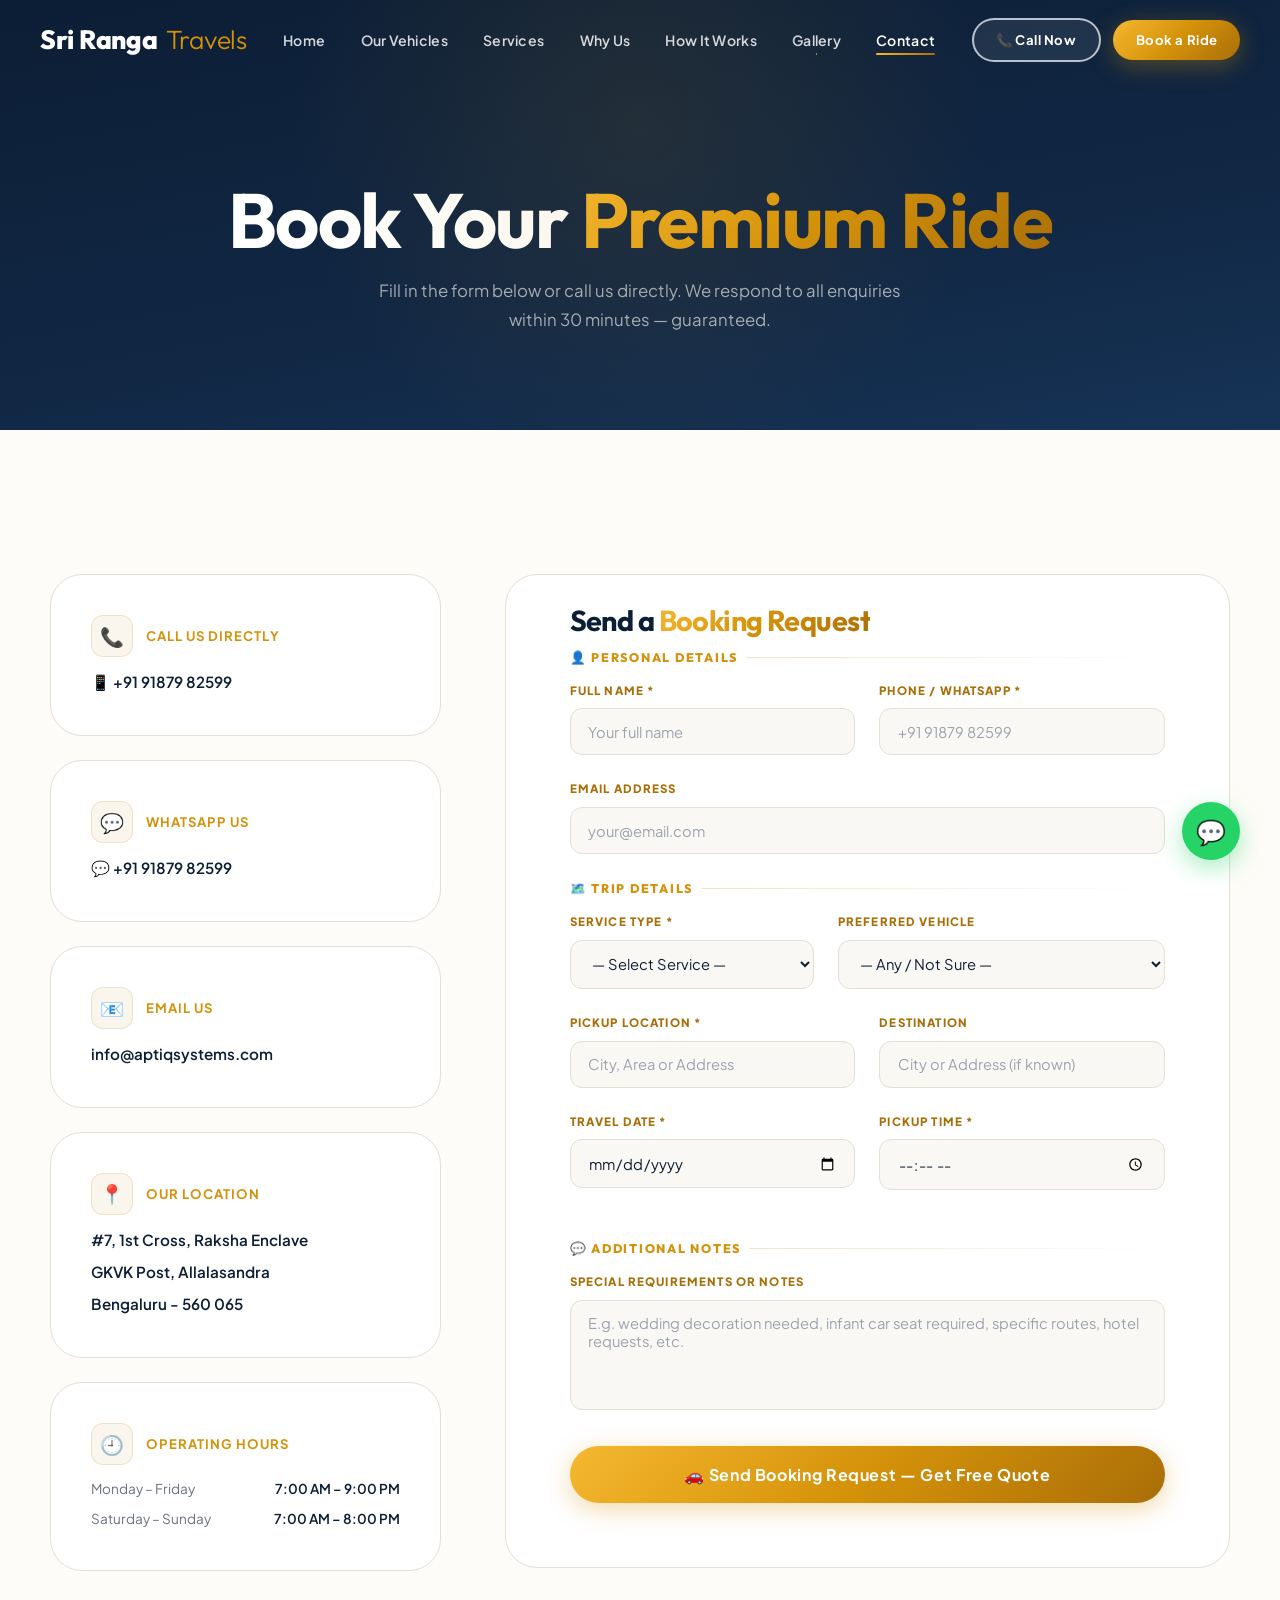
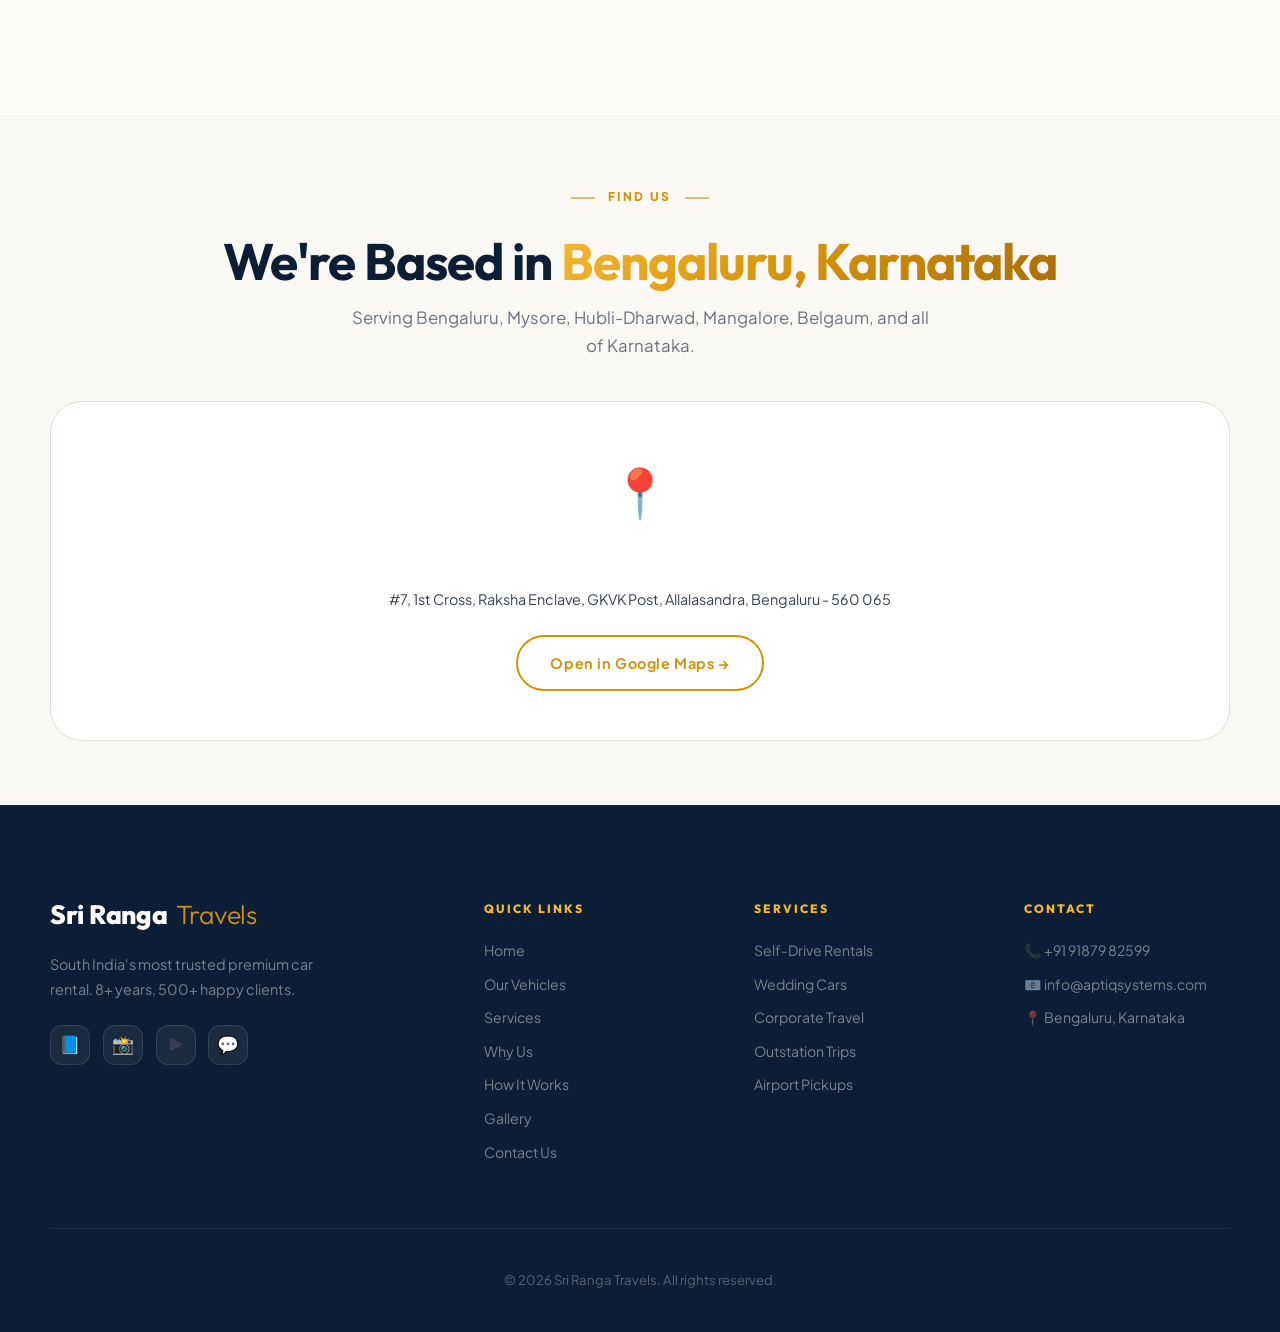
==== commit fd2238a9: "Update fleet pricing, new vehicles (Etios, Crysta AC/Non-AC, Ertiga AC/Non-AC, Sri Ranga buses), com" ====
--- a/contact.html
+++ b/contact.html
@@ -346,15 +346,24 @@
                 <label for="cf-vehicle">Preferred Vehicle</label>
                 <select id="cf-vehicle" name="vehicle">
                   <option value="">— Any / Not Sure —</option>
-                  <option>Maruti Suzuki Dzire (Sedan)</option>
-                  <option>Hyundai Aura (Sedan)</option>
+                  <option>Maruti Suzuki Dzire (Sedan) (₹14/km)</option>
+                  <option>Hyundai Aura (Sedan) (₹14/km)</option>
+                  <option>Toyota Etios (Sedan) (₹14/km)</option>
+                  <!--
                   <option>Tata Nexon (SUV)</option>
                   <option>Hyundai Creta (SUV)</option>
                   <option>Maruti Suzuki Brezza (SUV)</option>
                   <option>Mahindra Scorpio N (SUV)</option>
-                  <option>Toyota Innova Hycross (₹19/km)</option>
+                  -->
+                  <option>Toyota Innova Hycross Hybrid (₹19/km)</option>
+                  <option>Toyota Innova Crysta AC (₹17/km)</option>
+                  <option>Toyota Innova Crysta Non-AC (₹15/km)</option>
+                  <option>Maruti Suzuki Ertiga AC (₹17/km)</option>
+                  <option>Maruti Suzuki Ertiga Non-AC (₹15/km)</option>
                   <option>12-Seater Tempo Traveller</option>
                   <option>20-Seater Mini Coach</option>
+                  <option>Luxury Mini Bus (Sri Ranga) (₹32/km)</option>
+                  <option>Luxury Mini Coach (Sri Ranga) (₹32/km)</option>
                 </select>
               </div>
             </div>
